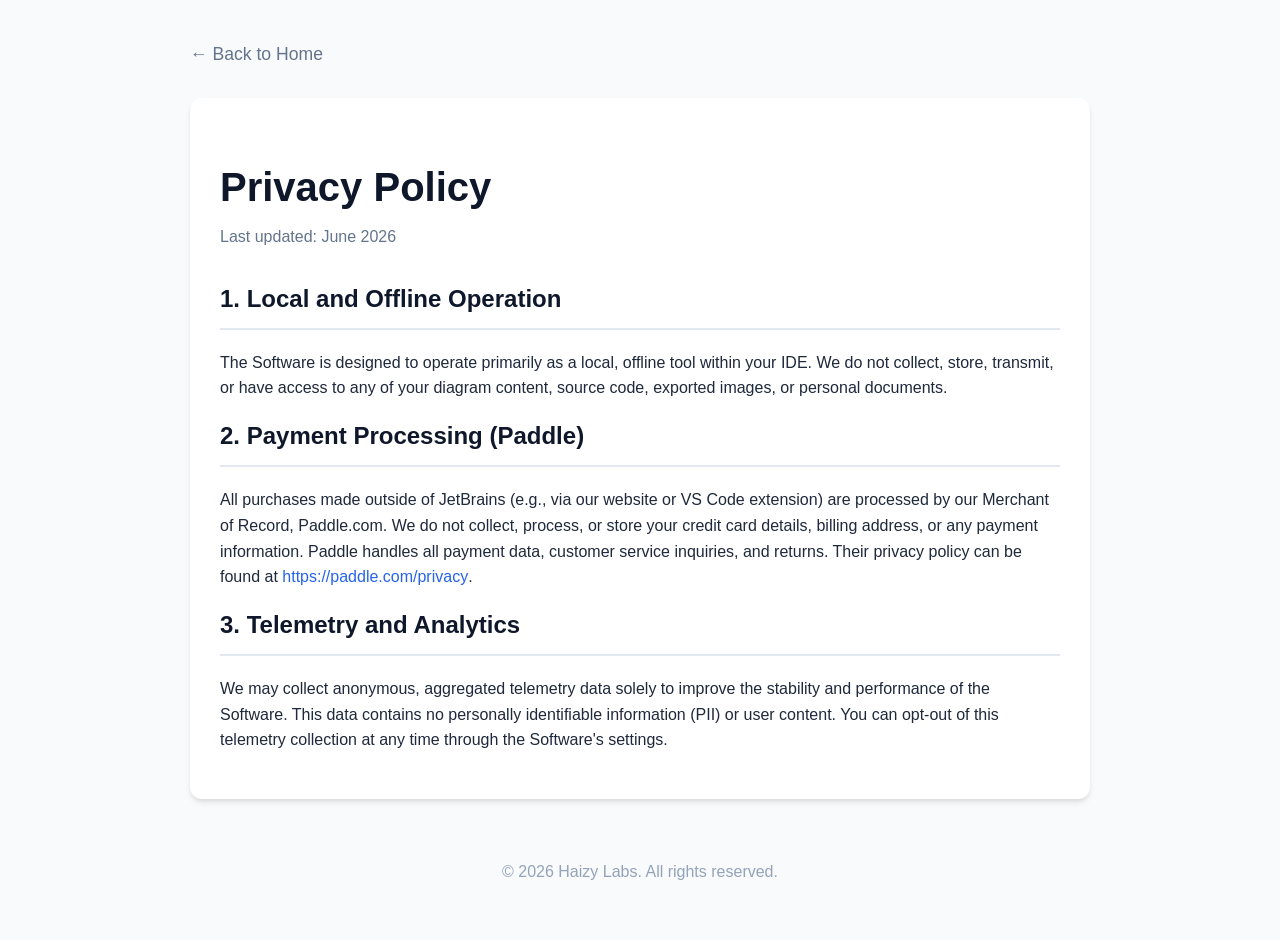
==== privacy.html @ 595f4f53 "docs: update image links and policy URLs to use new absolute domain paths" ====
<!DOCTYPE html> 
<html lang="en"> 
<head> 
    <meta charset="UTF-8"> 
    <meta name="viewport" content="width=device-width, initial-scale=1.0">
    <title>Privacy Policy - Mermaid Editor Pro</title> 
    <link rel="stylesheet" href="style.css">
</head> 
<body> 
    <div class="container">
        <div class="nav-bar">
            <a href="index.html">← Back to Home</a>
        </div>
        <div class="section">
            <div class="content-header">
                <h1>Privacy Policy</h1> 
                <p>Last updated: June 2026</p> 
            </div>
            
            <h2>1. Local and Offline Operation</h2>
            <p>The Software is designed to operate primarily as a local, offline tool within your IDE. We do not collect, store, transmit, or have access to any of your diagram content, source code, exported images, or personal documents.</p>
            
            <h2>2. Payment Processing (Paddle)</h2>
            <p>All purchases made outside of JetBrains (e.g., via our website or VS Code extension) are processed by our Merchant of Record, Paddle.com. We do not collect, process, or store your credit card details, billing address, or any payment information. Paddle handles all payment data, customer service inquiries, and returns. Their privacy policy can be found at <a href="https://paddle.com/privacy">https://paddle.com/privacy</a>.</p>
            
            <h2>3. Telemetry and Analytics</h2>
            <p>We may collect anonymous, aggregated telemetry data solely to improve the stability and performance of the Software. This data contains no personally identifiable information (PII) or user content. You can opt-out of this telemetry collection at any time through the Software's settings.</p>
        </div>
        <footer>
            <p>&copy; 2026 Haizy Labs. All rights reserved.</p>
        </footer>
    </div>
</body> 
</html>
---- style.css ----
:root {
    --primary-color: #2563eb;
    --bg-color: #f8fafc;
    --text-color: #1e293b;
    --card-bg: #ffffff;
}
body {
    font-family: -apple-system, BlinkMacSystemFont, "Segoe UI", Roboto, Helvetica, Arial, sans-serif;
    line-height: 1.6;
    color: var(--text-color);
    background-color: var(--bg-color);
    margin: 0;
    padding: 0;
}
.container {
    max-width: 900px;
    margin: 0 auto;
    padding: 40px 20px;
}
header {
    text-align: center;
    margin-bottom: 60px;
}
h1 {
    font-size: 3em;
    margin-bottom: 10px;
    color: #0f172a;
}
.subtitle {
    font-size: 1.2em;
    color: #64748b;
    margin-bottom: 30px;
}
.section {
    background: var(--card-bg);
    border-radius: 12px;
    padding: 30px;
    margin-bottom: 40px;
    box-shadow: 0 4px 6px -1px rgba(0, 0, 0, 0.1), 0 2px 4px -1px rgba(0, 0, 0, 0.06);
}
h2 {
    border-bottom: 2px solid #e2e8f0;
    padding-bottom: 10px;
    margin-top: 0;
    color: #0f172a;
}
.platforms {
    display: flex;
    flex-direction: column;
    gap: 40px;
}
.platform-card {
    text-align: center;
}
.platform-card h3 {
    margin-bottom: 15px;
    color: var(--primary-color);
}
.demo-gif {
    max-width: 100%;
    border-radius: 8px;
    box-shadow: 0 4px 12px rgba(0,0,0,0.1);
    border: 1px solid #e2e8f0;
}
.pricing-list, .legal-list {
    list-style: none;
    padding: 0;
}
.pricing-list li {
    padding: 15px;
    border-bottom: 1px solid #e2e8f0;
    font-size: 1.1em;
}
.pricing-list li:last-child {
    border-bottom: none;
}
.pricing-list strong {
    color: var(--primary-color);
    display: inline-block;
    width: 150px;
}
.legal-links {
    display: flex;
    gap: 20px;
    justify-content: center;
    margin-top: 20px;
}
a {
    color: var(--primary-color);
    text-decoration: none;
    font-weight: 500;
}
a:hover {
    text-decoration: underline;
}
footer {
    text-align: center;
    margin-top: 60px;
    color: #94a3b8;
}
.nav-bar {
    margin-bottom: 30px;
}
.nav-bar a {
    display: inline-flex;
    align-items: center;
    gap: 8px;
    color: #64748b;
    font-size: 1.1em;
}
.nav-bar a:hover {
    color: var(--primary-color);
}
.content-header {
    margin-bottom: 30px;
}
.content-header h1 {
    font-size: 2.5em;
    margin-bottom: 5px;
}
.content-header p {
    color: #64748b;
    margin-top: 0;
}
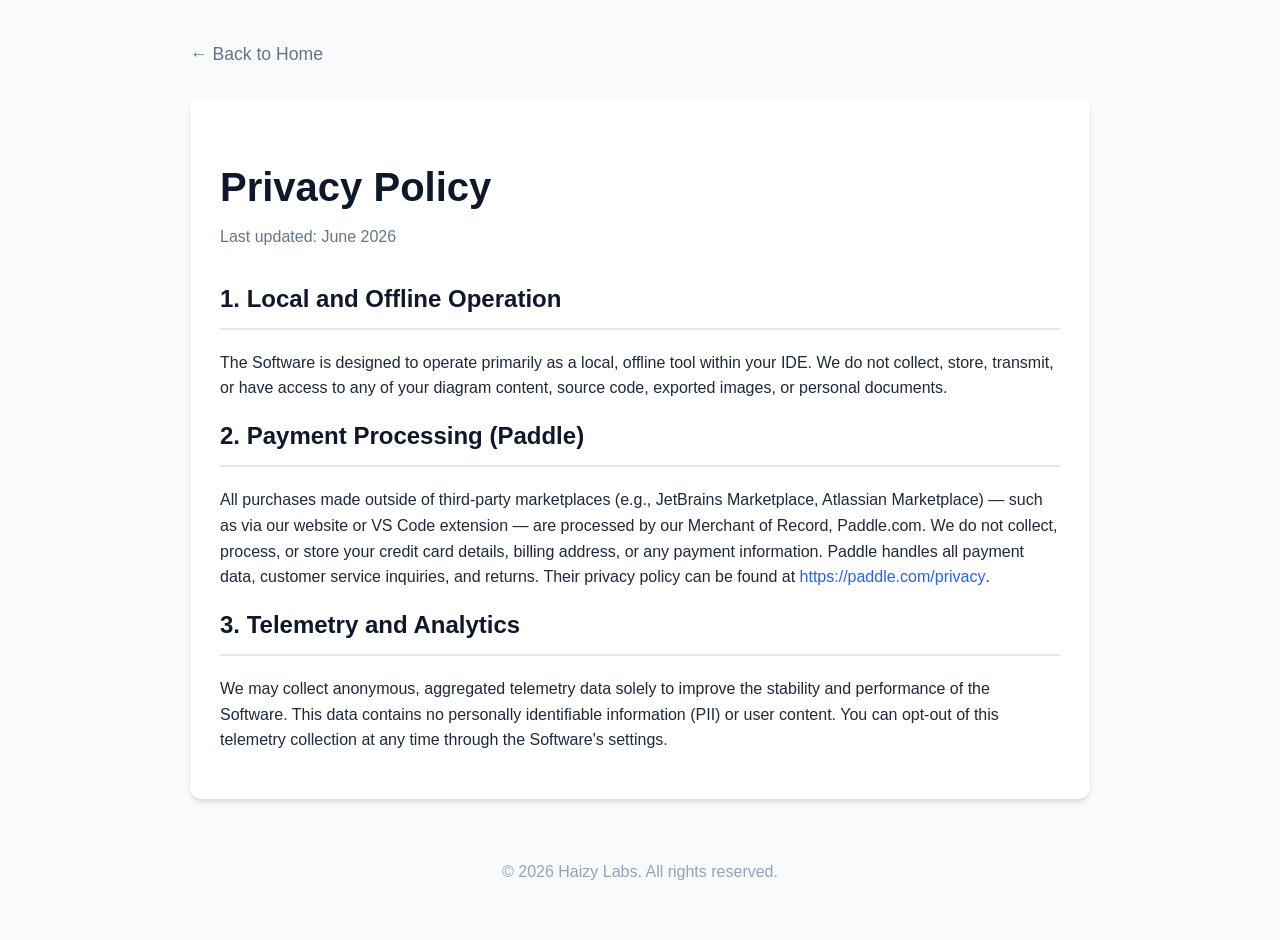
==== commit 4d68832b: "add Confluence platform card and update policy pages" ====
--- a/privacy.html
+++ b/privacy.html
@@ -21,7 +21,7 @@
             <p>The Software is designed to operate primarily as a local, offline tool within your IDE. We do not collect, store, transmit, or have access to any of your diagram content, source code, exported images, or personal documents.</p>
             
             <h2>2. Payment Processing (Paddle)</h2>
-            <p>All purchases made outside of JetBrains (e.g., via our website or VS Code extension) are processed by our Merchant of Record, Paddle.com. We do not collect, process, or store your credit card details, billing address, or any payment information. Paddle handles all payment data, customer service inquiries, and returns. Their privacy policy can be found at <a href="https://paddle.com/privacy">https://paddle.com/privacy</a>.</p>
+            <p>All purchases made outside of third-party marketplaces (e.g., JetBrains Marketplace, Atlassian Marketplace) — such as via our website or VS Code extension — are processed by our Merchant of Record, Paddle.com. We do not collect, process, or store your credit card details, billing address, or any payment information. Paddle handles all payment data, customer service inquiries, and returns. Their privacy policy can be found at <a href="https://paddle.com/privacy">https://paddle.com/privacy</a>.</p>
             
             <h2>3. Telemetry and Analytics</h2>
             <p>We may collect anonymous, aggregated telemetry data solely to improve the stability and performance of the Software. This data contains no personally identifiable information (PII) or user content. You can opt-out of this telemetry collection at any time through the Software's settings.</p>
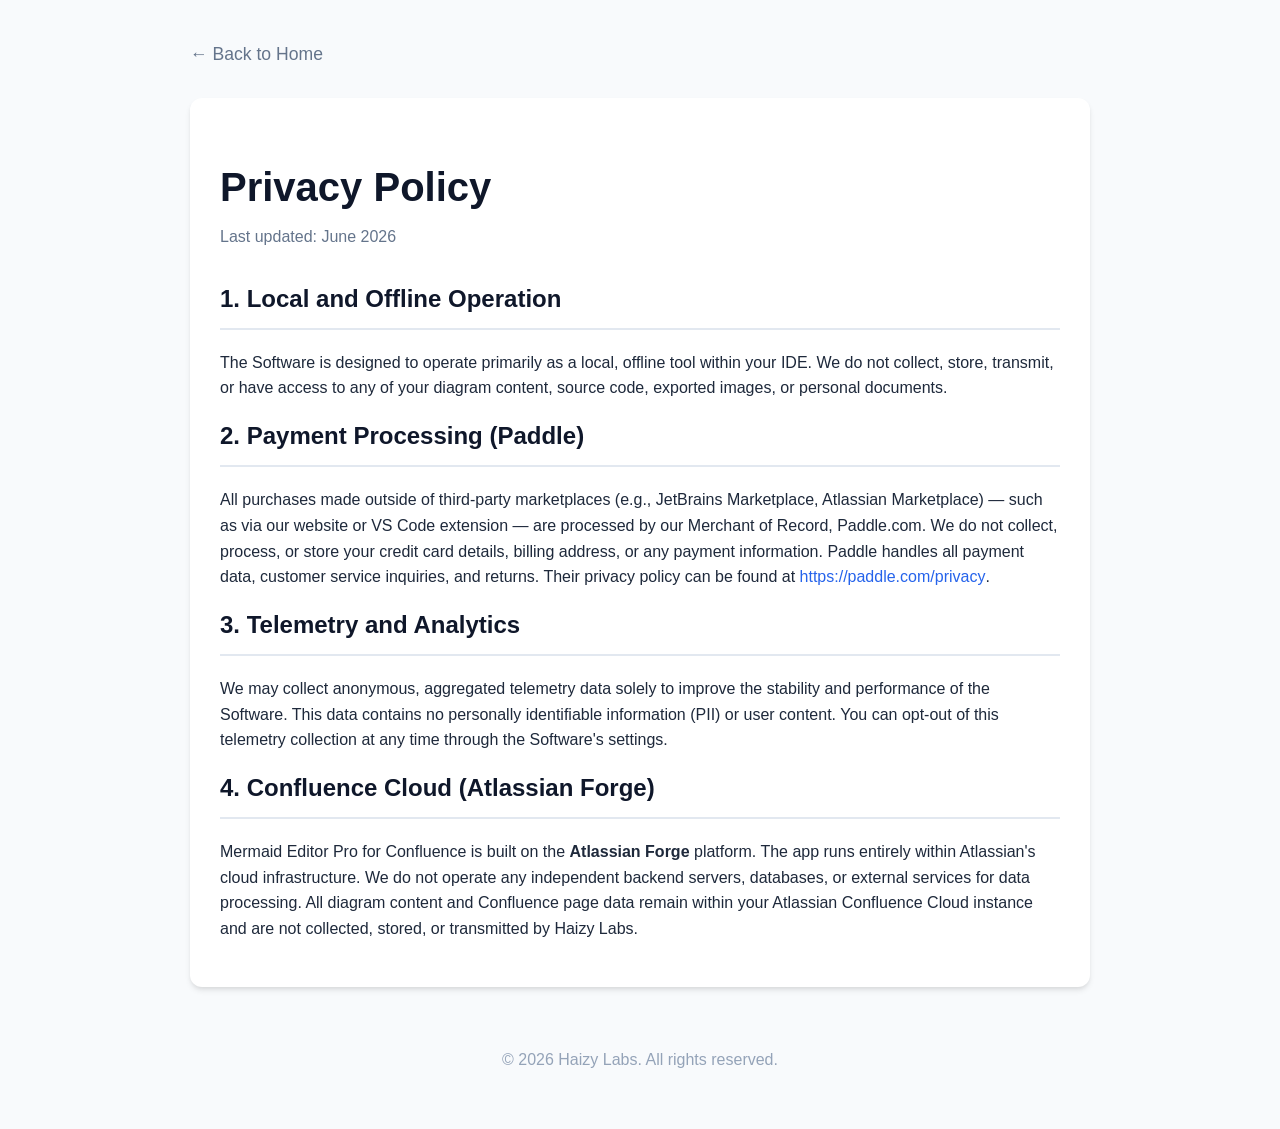
==== commit af4419dd: "docs: add Confluence privacy section, EULA marketplace list, and docs link" ====
--- a/privacy.html
+++ b/privacy.html
@@ -25,6 +25,9 @@
             
             <h2>3. Telemetry and Analytics</h2>
             <p>We may collect anonymous, aggregated telemetry data solely to improve the stability and performance of the Software. This data contains no personally identifiable information (PII) or user content. You can opt-out of this telemetry collection at any time through the Software's settings.</p>
+
+            <h2>4. Confluence Cloud (Atlassian Forge)</h2>
+            <p>Mermaid Editor Pro for Confluence is built on the <strong>Atlassian Forge</strong> platform. The app runs entirely within Atlassian's cloud infrastructure. We do not operate any independent backend servers, databases, or external services for data processing. All diagram content and Confluence page data remain within your Atlassian Confluence Cloud instance and are not collected, stored, or transmitted by Haizy Labs.</p>
         </div>
         <footer>
             <p>&copy; 2026 Haizy Labs. All rights reserved.</p>
